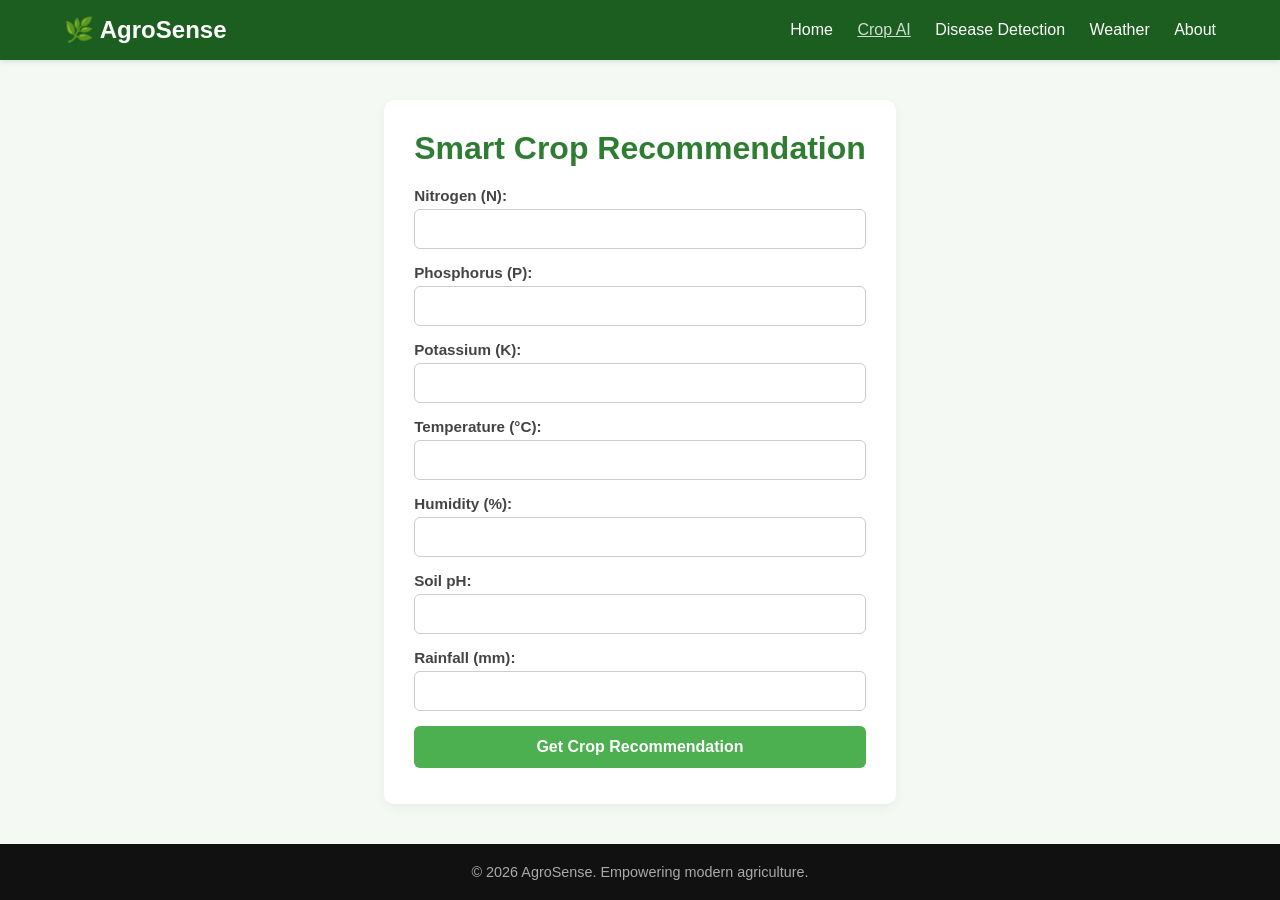
==== crop.html @ 7a560c49 "Add crop.html for smart crop recommendation form" ====
<!DOCTYPE html>
<html lang="en">
<head>
    <meta charset="UTF-8">
    <title>AgroSense - Crop AI</title>
    <link rel="stylesheet" href="style.css">
</head>
<body>
    <header>
        <div class="logo">🌿 AgroSense</div>
        <nav>
            <a href="index.html">Home</a>
            <a href="crop.html" class="active">Crop AI</a>
            <a href="disease.html">Disease Detection</a>
            <a href="weather.html">Weather</a>
            <a href="about.html">About</a>
        </nav>
    </header>

    <div class="container">
        <h2 class="page-title">Smart Crop Recommendation</h2>
        
        <form id="cropForm" class="form-grid">
            <div class="form-group"><label>Nitrogen (N):</label><input type="number" id="nitrogen" required></div>
            <div class="form-group"><label>Phosphorus (P):</label><input type="number" id="phosphorus" required></div>
            <div class="form-group"><label>Potassium (K):</label><input type="number" id="potassium" required></div>
            <div class="form-group"><label>Temperature (°C):</label><input type="number" step="any" id="temperature" required></div>
            <div class="form-group"><label>Humidity (%):</label><input type="number" step="any" id="humidity" required></div>
            <div class="form-group"><label>Soil pH:</label><input type="number" step="any" id="ph" required></div>
            <div class="form-group"><label>Rainfall (mm):</label><input type="number" step="any" id="rainfall" required></div>
            
            <button type="submit" id="submitBtn" class="btn">Get Crop Recommendation</button>
        </form>

        <div id="resultCard" class="result-card">
            <h3>🌾 Recommended Crop:</h3>
            <p id="recommendedCrop" style="font-size: 1.5rem; font-weight: bold; color: #1b5e20; text-transform: capitalize;"></p>
        </div>
    </div>

    <footer>
        <p>&copy; 2026 AgroSense. Empowering modern agriculture.</p>
    </footer>

    <script src="script.js"></script>
</body>
</html>
---- style.css ----
/* --- Global Reset & Variables --- */
* {
    margin: 0;
    padding: 0;
    box-sizing: border-box;
    font-family: 'Segoe UI', Tahoma, Geneva, Verdana, sans-serif;
}

:root {
    --primary-color: #1b5e20;
    --secondary-color: #2e7d32;
    --accent-color: #4caf50;
    --bg-light: #f4f9f4;
    --text-dark: #333333;
    --white: #ffffff;
}

body {
    background-color: var(--bg-light);
    color: var(--text-dark);
    display: flex;
    flex-direction: column;
    min-height: 100vh;
}

/* --- Header & Navigation --- */
header {
    background: var(--primary-color);
    color: var(--white);
    display: flex;
    justify-content: space-between;
    align-items: center;
    padding: 1rem 5%;
    box-shadow: 0 2px 5px rgba(0,0,0,0.1);
}

.logo {
    font-size: 1.5rem;
    font-weight: bold;
    display: flex;
    align-items: center;
    gap: 8px;
}

nav a {
    color: var(--white);
    text-decoration: none;
    margin-left: 20px;
    font-weight: 500;
    transition: opacity 0.2s;
}

nav a:hover, nav a.active {
    opacity: 0.8;
    text-decoration: underline;
}

/* --- Main Container Layout --- */
.container {
    max-width: 800px;
    margin: 40px auto;
    padding: 30px;
    background: var(--white);
    border-radius: 10px;
    box-shadow: 0 4px 12px rgba(0,0,0,0.05);
    flex: 1;
}

h2.page-title {
    color: var(--secondary-color);
    margin-bottom: 20px;
    text-align: center;
    font-size: 2rem;
}

/* --- Form Styles (for Crop AI & Contact) --- */
.form-grid {
    display: grid;
    gap: 15px;
}

.form-group {
    display: flex;
    flex-direction: column;
    gap: 5px;
}

.form-group label {
    font-weight: 600;
    color: #444;
    font-size: 0.95rem;
}

.form-group input, 
.form-group select, 
.form-group textarea {
    padding: 10px;
    border: 1px solid #ccc;
    border-radius: 6px;
    font-size: 1rem;
    outline: none;
    transition: border-color 0.3s;
}

.form-group input:focus, 
.form-group select:focus, 
.form-group textarea:focus {
    border-color: var(--accent-color);
}

/* --- Buttons --- */
.btn {
    background: var(--accent-color);
    color: var(--white);
    padding: 12px 20px;
    border: none;
    border-radius: 6px;
    font-size: 1rem;
    cursor: pointer;
    font-weight: bold;
    width: 100%;
    transition: background 0.3s;
}

.btn:hover {
    background: var(--secondary-color);
}

/* --- Result Card Component --- */
.result-card {
    margin-top: 25px;
    padding: 20px;
    background: #e8f5e9;
    border-left: 6px solid var(--secondary-color);
    border-radius: 4px;
    display: none; /* Shown dynamically via JS */
}

.result-card h3 {
    color: var(--primary-color);
    margin-bottom: 5px;
}

/* --- Footer --- */
footer {
    background: #111;
    color: #aaa;
    text-align: center;
    padding: 20px;
    margin-top: auto;
    font-size: 0.9rem;
}

/* --- Responsive Design --- */
@media (max-width: 768px) {
    header {
        flex-direction: column;
        gap: 10px;
    }
    nav a {
        margin: 0 10px;
    }
    .container {
        margin: 20px 10px;
        padding: 20px;
    }
}
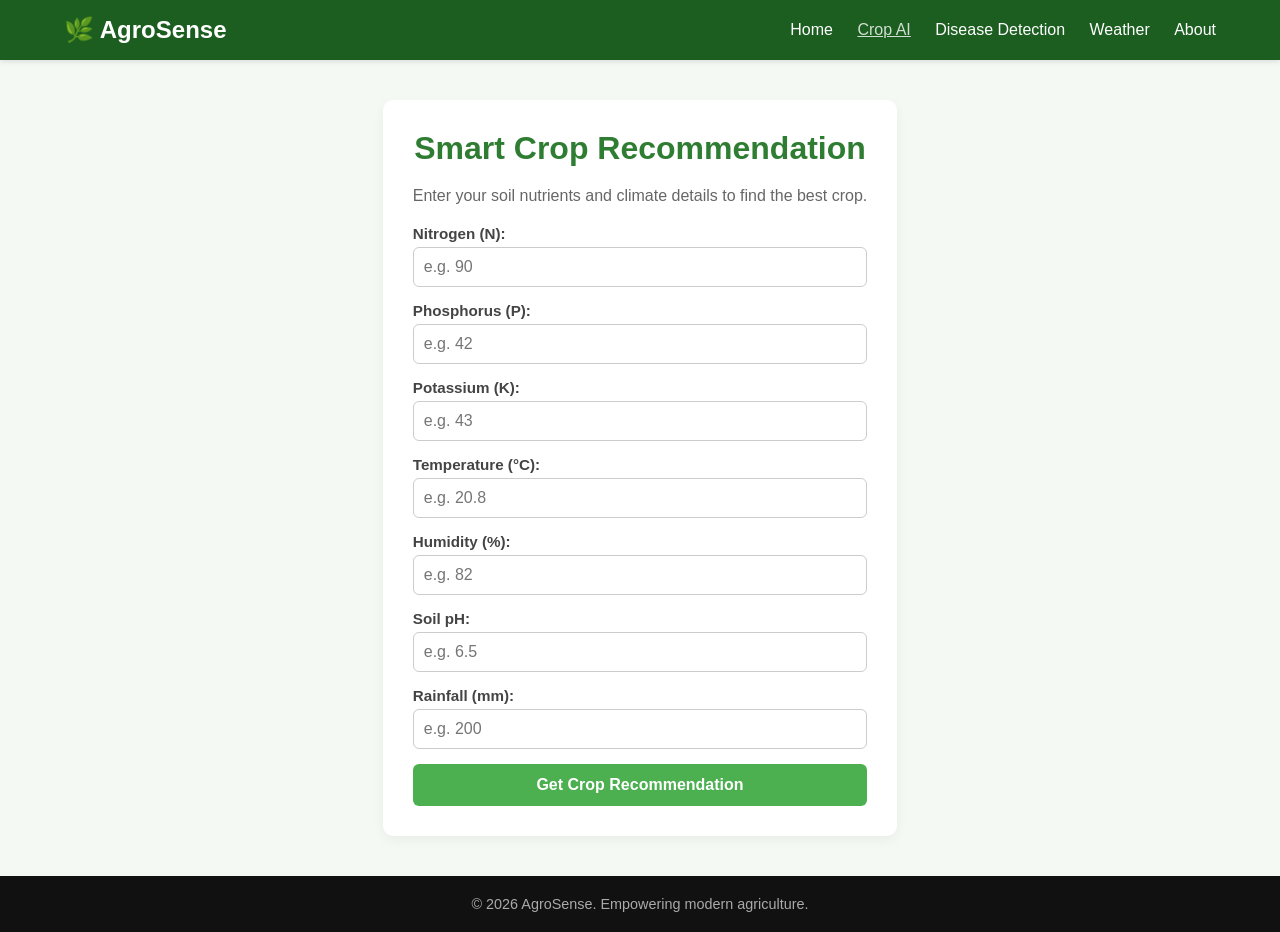
==== commit a60117cb: "Enhance crop form with placeholders and style updates Updated input fields to include placeholders f" ====
--- a/crop.html
+++ b/crop.html
@@ -2,6 +2,7 @@
 <html lang="en">
 <head>
     <meta charset="UTF-8">
+    <meta name="viewport" content="width=device-width, initial-scale=1.0">
     <title>AgroSense - Crop AI</title>
     <link rel="stylesheet" href="style.css">
 </head>
@@ -19,22 +20,25 @@
 
     <div class="container">
         <h2 class="page-title">Smart Crop Recommendation</h2>
+        <p style="text-align: center; color: #666; margin-bottom: 20px;">
+            Enter your soil nutrients and climate details to find the best crop.
+        </p>
         
         <form id="cropForm" class="form-grid">
-            <div class="form-group"><label>Nitrogen (N):</label><input type="number" id="nitrogen" required></div>
-            <div class="form-group"><label>Phosphorus (P):</label><input type="number" id="phosphorus" required></div>
-            <div class="form-group"><label>Potassium (K):</label><input type="number" id="potassium" required></div>
-            <div class="form-group"><label>Temperature (°C):</label><input type="number" step="any" id="temperature" required></div>
-            <div class="form-group"><label>Humidity (%):</label><input type="number" step="any" id="humidity" required></div>
-            <div class="form-group"><label>Soil pH:</label><input type="number" step="any" id="ph" required></div>
-            <div class="form-group"><label>Rainfall (mm):</label><input type="number" step="any" id="rainfall" required></div>
+            <div class="form-group"><label>Nitrogen (N):</label><input type="number" id="nitrogen" placeholder="e.g. 90" required></div>
+            <div class="form-group"><label>Phosphorus (P):</label><input type="number" id="phosphorus" placeholder="e.g. 42" required></div>
+            <div class="form-group"><label>Potassium (K):</label><input type="number" id="potassium" placeholder="e.g. 43" required></div>
+            <div class="form-group"><label>Temperature (°C):</label><input type="number" step="any" id="temperature" placeholder="e.g. 20.8" required></div>
+            <div class="form-group"><label>Humidity (%):</label><input type="number" step="any" id="humidity" placeholder="e.g. 82" required></div>
+            <div class="form-group"><label>Soil pH:</label><input type="number" step="any" id="ph" placeholder="e.g. 6.5" required></div>
+            <div class="form-group"><label>Rainfall (mm):</label><input type="number" step="any" id="rainfall" placeholder="e.g. 200" required></div>
             
             <button type="submit" id="submitBtn" class="btn">Get Crop Recommendation</button>
         </form>
 
         <div id="resultCard" class="result-card">
             <h3>🌾 Recommended Crop:</h3>
-            <p id="recommendedCrop" style="font-size: 1.5rem; font-weight: bold; color: #1b5e20; text-transform: capitalize;"></p>
+            <p id="recommendedCrop" style="font-size: 1.8rem; font-weight: bold; color: #1b5e20; text-transform: capitalize; margin-top: 5px;"></p>
         </div>
     </div>
 
@@ -42,7 +46,50 @@
         <p>&copy; 2026 AgroSense. Empowering modern agriculture.</p>
     </footer>
 
-    <script src="script.js"></script>
+    <!-- Direct Embedded Script so it works instantly without external file errors -->
+    <script>
+        document.getElementById('cropForm').addEventListener('submit', function(e) {
+            e.preventDefault();
+            
+            const btn = document.getElementById('submitBtn');
+            btn.textContent = 'Analyzing Soil & Climate...';
+            btn.disabled = true;
+
+            // Get input values
+            const n = parseFloat(document.getElementById('nitrogen').value);
+            const p = parseFloat(document.getElementById('phosphorus').value);
+            const k = parseFloat(document.getElementById('potassium').value);
+            const ph = parseFloat(document.getElementById('ph').value);
+            const rainfall = parseFloat(document.getElementById('rainfall').value);
+
+            // Intelligent crop determination logic based on parameters
+            setTimeout(() => {
+                let crop = 'Rice';
+
+                if (rainfall < 100) {
+                    crop = 'Maize';
+                } else if (ph > 7.5) {
+                    crop = 'Cotton';
+                } else if (n > 90 && rainfall > 180) {
+                    crop = 'Rice';
+                } else if (p > 50) {
+                    crop = 'Coffee';
+                } else if (k > 40) {
+                    crop = 'Banana';
+                } else {
+                    crop = 'Wheat';
+                }
+
+                // Display output
+                document.getElementById('recommendedCrop').textContent = crop;
+                const resultCard = document.getElementById('resultCard');
+                resultCard.style.display = 'block';
+                resultCard.scrollIntoView({ behavior: 'smooth' });
+
+                btn.textContent = 'Get Crop Recommendation';
+                btn.disabled = false;
+            }, 800);
+        });
+    </script>
 </body>
 </html>
-
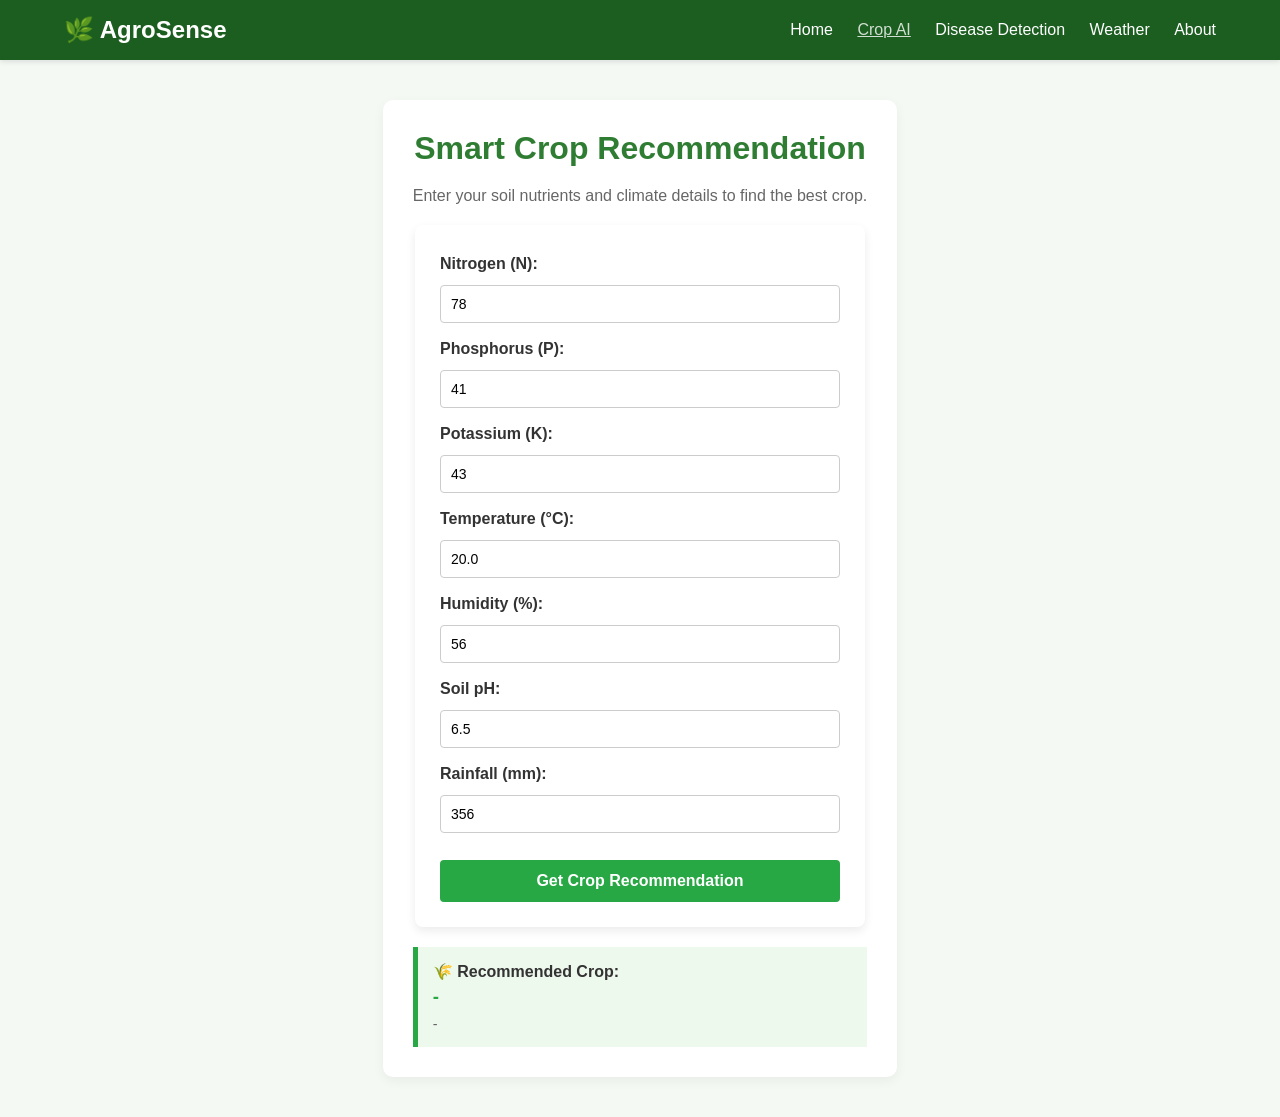
==== commit 6f38fdac: "Add deployment configuration and guides for production" ====
--- a/crop.html
+++ b/crop.html
@@ -23,73 +23,83 @@
         <p style="text-align: center; color: #666; margin-bottom: 20px;">
             Enter your soil nutrients and climate details to find the best crop.
         </p>
-        
-        <form id="cropForm" class="form-grid">
-            <div class="form-group"><label>Nitrogen (N):</label><input type="number" id="nitrogen" placeholder="e.g. 90" required></div>
-            <div class="form-group"><label>Phosphorus (P):</label><input type="number" id="phosphorus" placeholder="e.g. 42" required></div>
-            <div class="form-group"><label>Potassium (K):</label><input type="number" id="potassium" placeholder="e.g. 43" required></div>
-            <div class="form-group"><label>Temperature (°C):</label><input type="number" step="any" id="temperature" placeholder="e.g. 20.8" required></div>
-            <div class="form-group"><label>Humidity (%):</label><input type="number" step="any" id="humidity" placeholder="e.g. 82" required></div>
-            <div class="form-group"><label>Soil pH:</label><input type="number" step="any" id="ph" placeholder="e.g. 6.5" required></div>
-            <div class="form-group"><label>Rainfall (mm):</label><input type="number" step="any" id="rainfall" placeholder="e.g. 200" required></div>
-            
-            <button type="submit" id="submitBtn" class="btn">Get Crop Recommendation</button>
+
+        <!-- Form section for nutrient inputs -->
+        <form id="crop-form">
+            <label>Nitrogen (N):</label>
+            <input type="number" id="nitrogen" value="78" required>
+
+            <label>Phosphorus (P):</label>
+            <input type="number" id="phosphorus" value="41" required>
+
+            <label>Potassium (K):</label>
+            <input type="number" id="potassium" value="43" required>
+
+            <label>Temperature (°C):</label>
+            <input type="number" step="0.1" id="temperature" value="20.0" required>
+
+            <label>Humidity (%):</label>
+            <input type="number" id="humidity" value="56" required>
+
+            <label>Soil pH:</label>
+            <input type="number" step="0.1" id="ph" value="6.5" required>
+
+            <label>Rainfall (mm):</label>
+            <input type="number" step="0.1" id="rainfall" value="356" required>
+
+            <button type="submit" id="recommend-btn">Get Crop Recommendation</button>
         </form>
 
-        <div id="resultCard" class="result-card">
-            <h3>🌾 Recommended Crop:</h3>
-            <p id="recommendedCrop" style="font-size: 1.8rem; font-weight: bold; color: #1b5e20; text-transform: capitalize; margin-top: 5px;"></p>
+        <div class="result-container" style="margin-top: 20px; padding: 15px; background: #eef9ee; border-left: 5px solid #28a745;">
+            <p style="margin: 0; font-weight: bold;">🌾 Recommended Crop:</p>
+            <h3 id="recommended-crop-element" style="margin: 5px 0 0 0; color: #28a745;">-</h3>
+            <p id="confidence-score" style="margin: 8px 0 0 0; color: #666; font-size: 0.9rem;">-</p>
         </div>
     </div>
 
-    <footer>
-        <p>&copy; 2026 AgroSense. Empowering modern agriculture.</p>
-    </footer>
+    <script>
+        const API_BASE_URL = 'http://localhost:5000/api';
 
-    <!-- Direct Embedded Script so it works instantly without external file errors -->
-    <script>
-        document.getElementById('cropForm').addEventListener('submit', function(e) {
+        document.getElementById('crop-form').addEventListener('submit', async (e) => {
             e.preventDefault();
             
-            const btn = document.getElementById('submitBtn');
-            btn.textContent = 'Analyzing Soil & Climate...';
-            btn.disabled = true;
-
-            // Get input values
-            const n = parseFloat(document.getElementById('nitrogen').value);
-            const p = parseFloat(document.getElementById('phosphorus').value);
-            const k = parseFloat(document.getElementById('potassium').value);
-            const ph = parseFloat(document.getElementById('ph').value);
-            const rainfall = parseFloat(document.getElementById('rainfall').value);
-
-            // Intelligent crop determination logic based on parameters
-            setTimeout(() => {
-                let crop = 'Rice';
-
-                if (rainfall < 100) {
-                    crop = 'Maize';
-                } else if (ph > 7.5) {
-                    crop = 'Cotton';
-                } else if (n > 90 && rainfall > 180) {
-                    crop = 'Rice';
-                } else if (p > 50) {
-                    crop = 'Coffee';
-                } else if (k > 40) {
-                    crop = 'Banana';
-                } else {
-                    crop = 'Wheat';
-                }
-
-                // Display output
-                document.getElementById('recommendedCrop').textContent = crop;
-                const resultCard = document.getElementById('resultCard');
-                resultCard.style.display = 'block';
-                resultCard.scrollIntoView({ behavior: 'smooth' });
-
+            const data = {
+                nitrogen: parseFloat(document.getElementById('nitrogen').value),
+                phosphorus: parseFloat(document.getElementById('phosphorus').value),
+                potassium: parseFloat(document.getElementById('potassium').value),
+                temperature: parseFloat(document.getElementById('temperature').value),
+                humidity: parseFloat(document.getElementById('humidity').value),
+                ph: parseFloat(document.getElementById('ph').value),
+                rainfall: parseFloat(document.getElementById('rainfall').value)
+            };
+            
+            try {
+                const btn = document.getElementById('recommend-btn');
+                btn.textContent = 'Analyzing...';
+                btn.disabled = true;
+                
+                const response = await fetch(`${API_BASE_URL}/crop/recommend`, {
+                    method: 'POST',
+                    headers: { 'Content-Type': 'application/json' },
+                    body: JSON.stringify(data)
+                });
+                
+                if (!response.ok) throw new Error('API error');
+                
+                const result = await response.json();
+                document.getElementById('recommended-crop-element').textContent = result.recommended_crop;
+                document.getElementById('confidence-score').textContent = 
+                    `Confidence Score: ${result.confidence_score.toFixed(1)}/100`;
+                
                 btn.textContent = 'Get Crop Recommendation';
                 btn.disabled = false;
-            }, 800);
+            } catch (error) {
+                console.error('Error:', error);
+                alert('Failed to get recommendation. Make sure the backend is running on http://localhost:5000');
+                document.getElementById('recommend-btn').textContent = 'Get Crop Recommendation';
+                document.getElementById('recommend-btn').disabled = false;
+            }
         });
     </script>
 </body>
-</html>
+</html>
--- a/style.css
+++ b/style.css
@@ -166,3 +166,49 @@
     }
 }
 
+/* Form container styling */
+.container form {
+    display: flex;
+    flex-direction: column;
+    gap: 12px;
+    max-width: 450px;
+    margin: 0 auto;
+    background: #ffffff;
+    padding: 25px;
+    border-radius: 8px;
+    box-shadow: 0 4px 10px rgba(0, 0, 0, 0.08);
+}
+
+/* Force each label and input onto its own line */
+.container form label {
+    font-weight: 600;
+    color: #333;
+    margin-top: 5px;
+}
+
+.container form input {
+    width: 100%;
+    padding: 10px;
+    border: 1px solid #ccc;
+    border-radius: 4px;
+    font-size: 14px;
+    box-sizing: border-box; /* Ensures padding doesn't overflow */
+}
+
+/* Button styling */
+.container form button {
+    background-color: #28a745;
+    color: white;
+    padding: 12px;
+    border: none;
+    border-radius: 4px;
+    font-size: 16px;
+    cursor: pointer;
+    font-weight: bold;
+    margin-top: 15px;
+    transition: background-color 0.2s;
+}
+
+.container form button:hover {
+    background-color: #218838;
+}
